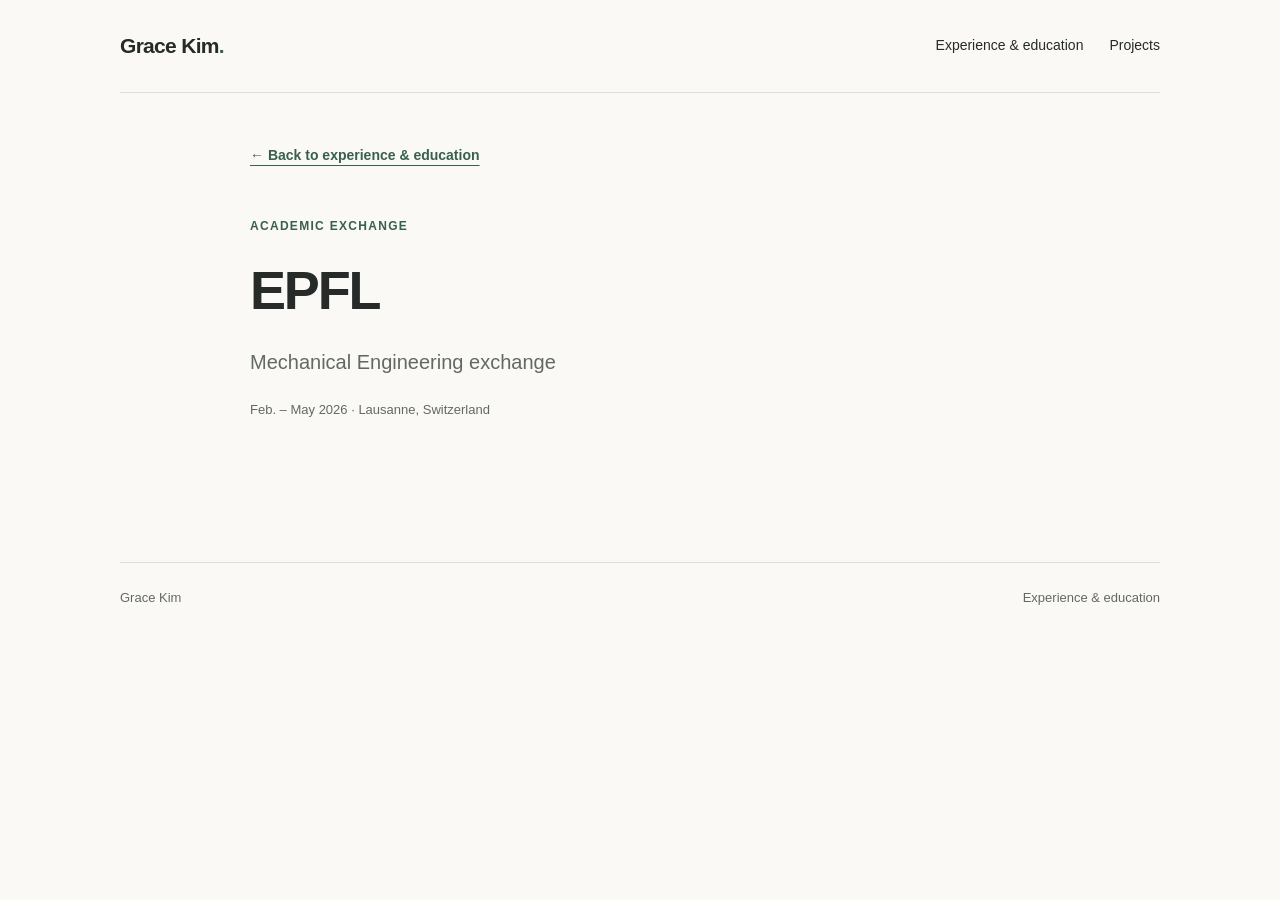
==== education/epfl.html @ 6a206c8b "vertical check" ====
<!DOCTYPE html>
<html lang="en">
<head>
  <meta charset="UTF-8">
  <meta name="viewport" content="width=device-width, initial-scale=1.0">
  <title>EPFL | Grace Kim</title>
  <link rel="stylesheet" href="../styles.css">
</head>
<body>
  <a class="skip-link" href="#main">Skip to content</a>
  <header class="site-header">
    <a class="wordmark" href="../index.html">Grace Kim<span aria-hidden="true">.</span></a>
    <nav aria-label="Main navigation"><a href="../index.html#experience">Experience &amp; education</a><a href="../index.html#projects">Projects</a></nav>
  </header>
  <main id="main" class="project-detail">
    <a class="text-link" href="../index.html#experience">← Back to experience &amp; education</a>
    <section class="project-overview" aria-labelledby="detail-title">
      <p class="eyebrow">Academic exchange</p>
      <h1 id="detail-title">EPFL</h1>
      <p class="detail-organization">Mechanical Engineering exchange</p>
      <p class="project-date">Feb. – May 2026 · Lausanne, Switzerland</p>
      
    </section>
    <!-- Add sections here for highlights, coursework or responsibilities, and reflections.
         Keep technical project details on the linked project pages. -->

  </main>
  <footer class="site-footer"><span>Grace Kim</span><a href="../index.html#experience">Experience &amp; education</a></footer>
</body>
</html>
---- styles.css ----
:root {
  color-scheme: light;
  --paper: #faf9f6;
  --ink: #262b29;
  --muted: #626963;
  --accent: #38604d;
  --line: #dedfd8;
}

* { box-sizing: border-box; }
html { scroll-behavior: smooth; scroll-padding-top: 32px; }
body {
  margin: 0;
  background: var(--paper);
  color: var(--ink);
  font-family: -apple-system, BlinkMacSystemFont, "Segoe UI", sans-serif;
  font-size: 16px;
  line-height: 1.7;
  -webkit-font-smoothing: antialiased;
}
a { color: inherit; text-underline-offset: 5px; }
a:hover { color: var(--accent); }
a:focus-visible { outline: 2px solid var(--accent); outline-offset: 6px; }
.site-header, main, .site-footer { width: min(100% - 48px, 1040px); margin-inline: auto; }
.site-header { display: flex; justify-content: space-between; align-items: center; gap: 24px; padding-block: 28px; border-bottom: 1px solid var(--line); }
.wordmark { font-size: 21px; font-weight: 650; letter-spacing: -.7px; text-decoration: none; }
.wordmark span { color: var(--accent); }
nav { display: flex; flex-wrap: wrap; gap: 26px; font-size: 14px; }
nav a, .site-footer a { text-decoration: none; }
nav a:hover, .site-footer a:hover { text-decoration: underline; }
.intro { display: flex; align-items: center; justify-content: space-between; gap: 40px; padding-block: 70px 70px; }
.intro-text { min-width: 0; }
.intro-photo { display: block; width: 290px; height: 290px; max-width: 100%; object-fit: cover; border-radius: 16px; flex-shrink: 0; }
.eyebrow { color: var(--accent); font-size: 12px; font-weight: 600; letter-spacing: 1.3px; text-transform: uppercase; }
h1 { margin: 24px 0; font-size: clamp(42px, 6.5vw, 76px); line-height: 1.12; letter-spacing: -.055em; font-weight: 550; }
.intro h1 { font-size: clamp(38px, 6vw, 68px); }
.intro-description { max-width: 480px; color: var(--muted); font-size: 18px; margin-bottom: 28px; }
.text-link { color: var(--accent); font-size: 14px; font-weight: 600; }
.text-link span { margin-left: 8px; }
.section-heading { display: flex; justify-content: space-between; align-items: baseline; gap: 16px; margin-bottom: 26px; }
h2 { margin: 0; font-size: 25px; font-weight: 550; letter-spacing: -.8px; }
.section-note { font-size: 13px; color: var(--muted); }
.experience { margin-bottom: 80px; }
.experience-date { margin: 0; color: var(--muted); font-size: 13px; padding-top: 2px; }
.experience-company { margin: 0; color: var(--accent); font-size: 14px; }
.experience-company span { color: var(--muted); }
.project-grid { display: grid; grid-template-columns: repeat(2, minmax(0, 1fr)); gap: 24px; }
.project-card { background: #fff; border: 1px solid var(--line); border-radius: 12px; overflow: hidden; }
.project-content { padding: 30px; }
.project-content .eyebrow { margin-top: 0; }
h3 { font-size: 23px; line-height: 1.35; font-weight: 550; letter-spacing: -.6px; margin: 24px 0 14px; }
.project-content > p:not(.eyebrow) { color: var(--muted); margin-bottom: 24px; }
.tags { display: flex; flex-wrap: wrap; gap: 8px; list-style: none; padding: 0; margin: 0; }
.tags li { background: #f0f3ee; color: #47594b; border-radius: 5px; padding: 4px 9px; font-size: 12px; }
.project-content > .text-link { display: inline-block; margin-top: 24px; }
.project-image { display: block; width: 100%; aspect-ratio: 16 / 10; object-fit: cover; }
.project-date { font-size: 13px; }
.about { display: grid; grid-template-columns: 1fr 2fr; gap: 32px; margin-bottom: 48px; padding-block: 48px 64px; border-top: 1px solid var(--line); }
.about p { margin: 0; color: var(--muted); max-width: 580px; }
.contact { display: grid; grid-template-columns: 1fr 2fr; gap: 32px; margin-top: 80px; padding-block: 48px 64px; border-top: 1px solid var(--line); }
.contact p { margin: 0 0 18px; color: var(--muted); }
.contact-links { display: flex; flex-wrap: wrap; gap: 12px 28px; list-style: none; padding: 0; margin: 0; }
.contact-links a { color: var(--accent); overflow-wrap: anywhere; }
.site-footer { display: flex; justify-content: space-between; gap: 20px; padding-block: 24px 36px; border-top: 1px solid var(--line); color: var(--muted); font-size: 13px; }
.skip-link { position: absolute; top: -100px; left: 24px; background: white; padding: 12px; }
.skip-link:focus { top: 12px; }
@media (max-width: 640px) {
  .site-header, main, .site-footer { width: calc(100% - 36px); }
  .site-header { align-items: flex-start; flex-wrap: wrap; }
  nav { gap: 14px; font-size: 13px; }
  .intro { flex-direction: column; align-items: flex-start; padding-block: 64px 72px; }
  .intro-photo { height: auto; aspect-ratio: 1; }
  .intro .eyebrow { max-width: 290px; }
  .project-grid { grid-template-columns: 1fr; }
  .experience { margin-bottom: 56px; }
  .section-heading { flex-direction: column; gap: 4px; }
  .project-content { padding: 24px; }
  .about { grid-template-columns: 1fr; gap: 18px; margin-bottom: 32px; }
  .contact { grid-template-columns: 1fr; gap: 18px; margin-top: 56px; }
}
@media (prefers-reduced-motion: reduce) {
  html { scroll-behavior: auto; }
}

/* Wider 2025 column gives each work term its own position.
   This is a year/term layout, not a month-proportional scale. */
.timeline-hint { color: var(--muted); font-size: 13px; margin: -12px 0 24px; }
.timeline-mobile-hint { display: none; }
.timeline-scroll { padding: 6px; }
.timeline {
  display: grid;
  grid-template-columns: .65fr 1fr 1fr 1fr 1fr .4fr .4fr;
  grid-template-rows: auto auto 56px auto;
  gap: 16px 12px;
  position: relative;
}
.timeline-school { position: relative; padding: 20px; background: #eef2ec; border: 1px solid #d8e1d5; border-radius: 10px; min-width: 0; }
.waterloo { grid-column: 1 / -1; grid-row: 1; border-top: 4px solid var(--accent); }
.waterloo::before, .waterloo::after { content: ""; position: absolute; top: -8px; width: 2px; height: 12px; background: var(--accent); }
.waterloo::before { left: 0; }
.waterloo::after { right: 0; }
.epfl { grid-column: 5 / -1; grid-row: 2; }
.timeline h3 { font-size: 17px; line-height: 1.4; margin: 8px 0; letter-spacing: -.3px; }
.timeline p { margin: 6px 0 0; }
.timeline .eyebrow { font-size: 10px; margin-top: 0; }
.timeline-axis { grid-column: 1 / -1; grid-row: 3; display: grid; grid-template-columns: .65fr 1fr 2fr 1fr .4fr .4fr; gap: 12px; align-items: center; position: relative; }
.timeline-axis::before { content: ""; position: absolute; inset: 50% 0 auto; height: 1px; background: var(--accent); }
.timeline-axis span { position: relative; justify-self: start; background: var(--paper); padding: 0 4px; font-size: 12px; font-weight: 600; color: var(--accent); }
.timeline-jobs { display: contents; }
.timeline-card { position: relative; grid-row: 4; align-self: start; padding: 16px; border: 1px solid var(--line); border-radius: 10px; background: #fff; min-width: 0; overflow-wrap: anywhere; list-style: none; }
.timeline-card::before { content: ""; position: absolute; left: 20px; top: -45px; height: 44px; width: 1px; background: var(--accent); }
.jobs-2024 .timeline-card { grid-column: 2; }
.jobs-2025 .timeline-card:first-child { grid-column: 3; }
.jobs-2025 .timeline-card:last-child { grid-column: 4; }
.jobs-2026 .timeline-card { grid-column: 5 / -1; }
.timeline-card .experience-date { font-size: 11px; }
.timeline-card .experience-company { font-size: 13px; }
.timeline-card .section-note { font-size: 12px; }
.degree-end { display: none; }
.education-connector { position: absolute; left: 20px; bottom: -45px; width: 1px; height: 44px; background: var(--accent); pointer-events: none; }

@media (min-width: 761px) {
  .timeline { grid-template-rows: auto 56px auto; }
  .waterloo { padding-right: 38%; }
  .epfl {
    grid-row: 1;
    align-self: stretch;
    margin: 18px 12px 12px 0;
    z-index: 2;
    background: #f8faf6;
    border-color: #b9cbb5;
  }
  .timeline-axis { grid-row: 2; }
  .timeline-card { grid-row: 3; }
  /* EPFL is inset 12px above the bottom of the shared education row. */
  .epfl .education-connector { bottom: -57px; height: 56px; }
}

@media (max-width: 760px) {
  .timeline-desktop-hint { display: none; }
  .timeline-mobile-hint { display: inline; }
  .timeline { grid-template-columns: minmax(0, 1fr) 40px minmax(0, 1fr); grid-template-rows: repeat(12, auto); gap: 16px 8px; }
  /* The centre line marks time; the left rail marks the full degree. */
  .timeline::before { content: ""; position: absolute; top: 0; bottom: 0; left: 50%; width: 1px; background: var(--accent); }
  .timeline::after { content: ""; position: absolute; top: 42px; bottom: 0; left: 0; width: 3px; background: var(--accent); }
  .timeline-axis { display: contents; }
  .timeline-axis::before { display: none; }
  .timeline-axis span { grid-column: 2; justify-self: center; align-self: start; }
  .timeline-axis span:nth-child(1) { grid-row: 1; }
  .timeline-axis span:nth-child(2) { grid-row: 3; }
  .timeline-axis span:nth-child(3) { grid-row: 5; }
  .timeline-axis span:nth-child(4) { grid-row: 8; }
  .timeline-axis span:nth-child(5) { grid-row: 10; }
  .timeline-axis span:nth-child(6) { grid-row: 11; }
  .timeline-school { padding: 12px; margin-left: 8px; align-self: start; }
  .education-connector { left: auto; right: -29px; top: 20px; bottom: auto; width: 28px; height: 1px; }
  .waterloo { grid-column: 1; grid-row: 2; border-top-width: 1px; }
  .waterloo::before, .waterloo::after { display: none; }
  .epfl { grid-column: 1; grid-row: 9; }
  .timeline-card { padding: 12px; }
  .jobs-2024 .timeline-card { grid-column: 3; grid-row: 4; }
  .jobs-2025 .timeline-card:first-child { grid-column: 3; grid-row: 6; }
  .jobs-2025 .timeline-card:last-child { grid-column: 3; grid-row: 7; }
  .jobs-2026 .timeline-card { grid-column: 3; grid-row: 9; }
  .timeline-card::before { left: -29px; top: 20px; height: 1px; width: 28px; }
  .timeline h3 { font-size: 15px; }
  .timeline-school > p:not(.eyebrow) { font-size: 12px; }
  .timeline-school, .timeline-card { overflow-wrap: break-word; }
  .timeline .degree-end { display: block; grid-column: 1; grid-row: 12; padding: 8px 12px; margin: 0 0 0 8px; border-bottom: 3px solid var(--accent); font-size: 12px; color: var(--accent); }
}

/* A real title link covers the card, supporting mouse and keyboard navigation. */
.project-card { position: relative; }
.project-card-link { text-decoration: none; }
.project-card-link::after { content: ""; position: absolute; inset: 0; }
.project-card:hover { border-color: var(--accent); }
.project-card:focus-within { outline: 2px solid var(--accent); outline-offset: 4px; }
.project-card-cta { display: block; margin-top: 24px; color: var(--accent); font-size: 14px; font-weight: 600; }
.project-detail { max-width: 780px; padding-block: 48px 80px; }
.project-overview { padding-block: 36px 48px; }
.project-overview h1 { font-size: clamp(32px, 5vw, 54px); letter-spacing: -.04em; overflow-wrap: anywhere; }
.project-overview > p:not(.eyebrow) { color: var(--muted); }
.project-attachments { border-top: 1px solid var(--line); padding-top: 32px; }
.attachment-empty, .project-attachments figcaption { color: var(--muted); font-size: 14px; }
.project-attachments figure { margin: 24px 0; }
.project-attachments img, .project-attachments video { display: block; width: 100%; height: auto; border-radius: 10px; }
.project-attachments figcaption { margin-top: 8px; }
.attachment-links { padding-left: 20px; }
.attachment-links li { margin-block: 10px; }

/* Timeline entries use the same full-card navigation as projects. */
.timeline-card { position: relative; }
.timeline-card-link { text-decoration: none; }
.timeline-card-link::after { content: ""; position: absolute; inset: 0; z-index: 1; border-radius: 10px; }
.timeline-card:hover, .timeline-school:hover { border-color: var(--accent); }
.timeline-card:focus-within, .timeline-school:focus-within { outline: 2px solid var(--accent); outline-offset: 4px; }
.timeline-card-link { color: var(--accent); }
.timeline-card-link:hover { text-decoration: underline; }
.detail-organization { font-size: 20px; }
.detail-section { border-top: 1px solid var(--line); padding-top: 32px; }
.related-projects { display: grid; gap: 24px; margin-top: 24px; }
.related-projects h3 { margin-top: 0; }
.project-context { border-top: 1px solid var(--line); padding-block: 16px; color: var(--muted); font-size: 14px; }
.project-context a { color: var(--accent); }
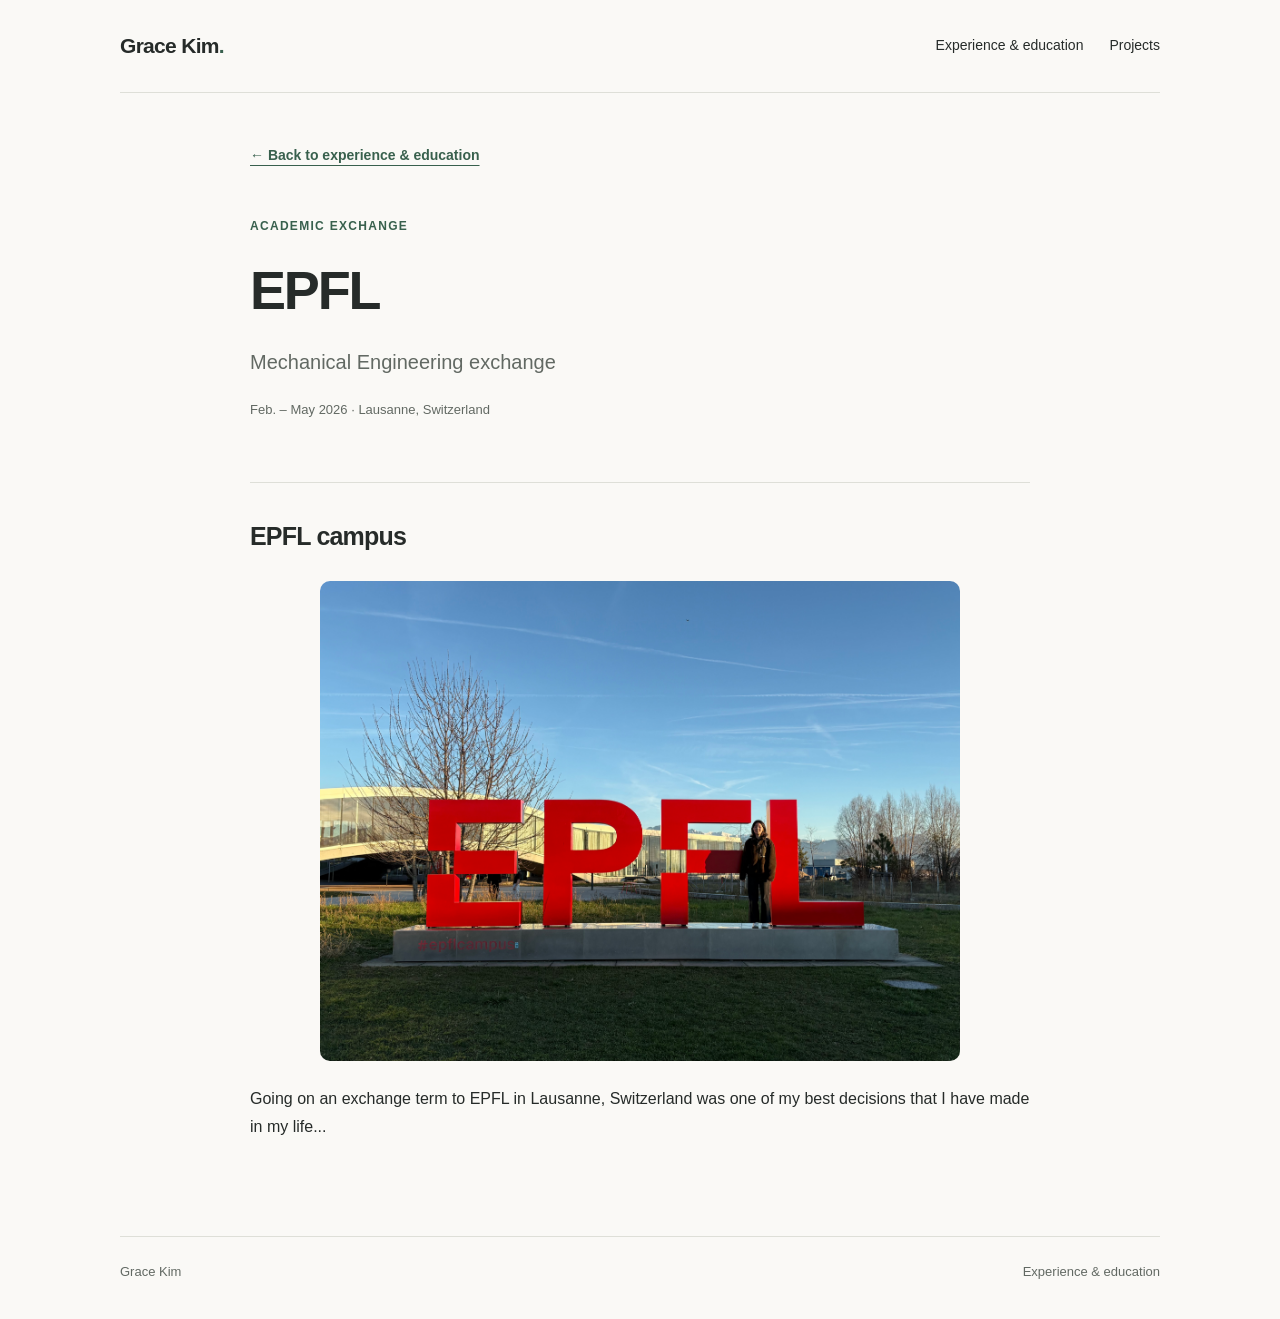
==== commit 59fe8773: "edits.." ====
--- a/education/epfl.html
+++ b/education/epfl.html
@@ -19,10 +19,14 @@
       <h1 id="detail-title">EPFL</h1>
       <p class="detail-organization">Mechanical Engineering exchange</p>
       <p class="project-date">Feb. – May 2026 · Lausanne, Switzerland</p>
-      
     </section>
-    <!-- Add sections here for highlights, coursework or responsibilities, and reflections.
-         Keep technical project details on the linked project pages. -->
+    <section class="project-attachments" aria-labelledby="campus-title">
+      <h2 id="campus-title">EPFL campus</h2>
+      <figure>
+        <img class="detail-photo" src="../assets/epfl.jpeg" alt="EPFL campus sign in Lausanne, Switzerland">
+      </figure>
+      <p>Going on an exchange term to EPFL in Lausanne, Switzerland was one of my best decisions that I have made in my life...</p>
+    </section>
 
   </main>
   <footer class="site-footer"><span>Grace Kim</span><a href="../index.html#experience">Experience &amp; education</a></footer>
--- a/styles.css
+++ b/styles.css
@@ -184,7 +184,16 @@
 .attachment-empty, .project-attachments figcaption { color: var(--muted); font-size: 14px; }
 .project-attachments figure { margin: 24px 0; }
 .project-attachments img, .project-attachments video { display: block; width: 100%; height: auto; border-radius: 10px; }
+.project-attachments img.detail-photo { width: 88%; max-width: 640px; margin-inline: auto; }
 .project-attachments figcaption { margin-top: 8px; }
+.carousel-frame { display: grid; grid-template-columns: 40px minmax(0, 1fr) 40px; align-items: center; gap: 12px; }
+.carousel-frame figure { grid-column: 2; grid-row: 1; min-width: 0; }
+.carousel-button { display: grid; place-items: center; width: 40px; height: 40px; border: 1px solid var(--line); border-radius: 50%; background: #fff; color: var(--ink); font-size: 22px; line-height: 1; cursor: pointer; }
+.carousel-button:hover { border-color: var(--accent); color: var(--accent); }
+.carousel-button:focus-visible { outline: 2px solid var(--accent); outline-offset: 4px; }
+.carousel-previous { grid-column: 1; grid-row: 1; }
+.carousel-next { grid-column: 3; grid-row: 1; }
+.carousel-status { margin: 12px 0 0; color: var(--muted); font-size: 13px; text-align: center; }
 .attachment-links { padding-left: 20px; }
 .attachment-links li { margin-block: 10px; }
 
@@ -198,6 +207,8 @@
 .timeline-card-link:hover { text-decoration: underline; }
 .detail-organization { font-size: 20px; }
 .detail-section { border-top: 1px solid var(--line); padding-top: 32px; }
+.detail-list { padding-left: 20px; }
+.detail-list li + li { margin-top: 14px; }
 .related-projects { display: grid; gap: 24px; margin-top: 24px; }
 .related-projects h3 { margin-top: 0; }
 .project-context { border-top: 1px solid var(--line); padding-block: 16px; color: var(--muted); font-size: 14px; }
